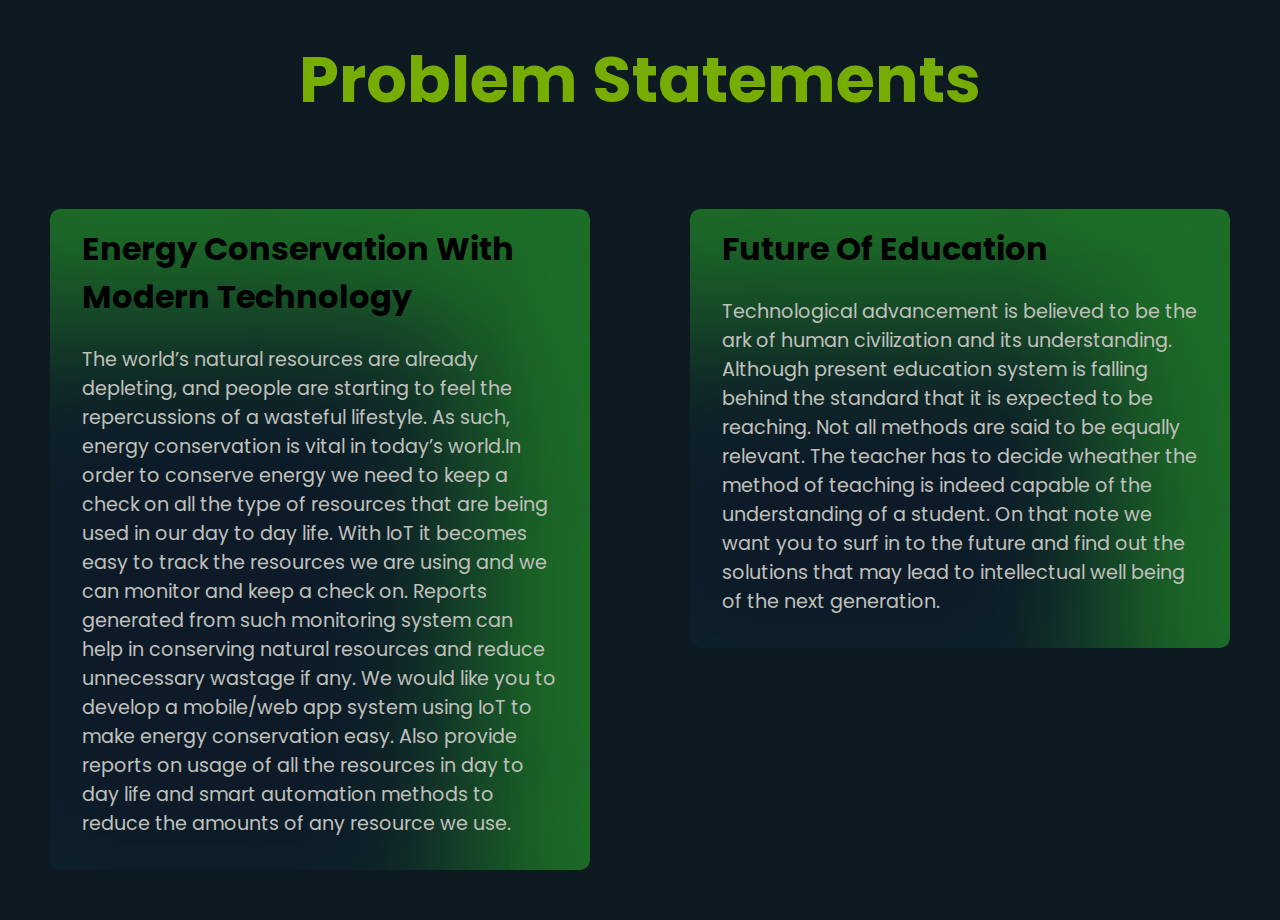
==== problem.html @ 20712c27 "problem statement" ====
<!DOCTYPE html>
<html lang="en">
	<head>
		<meta charset="UTF-8" />
		<meta http-equiv="X-UA-Compatible" content="IE=edge" />
		<meta name="viewport" content="width=device-width, initial-scale=1.0" />
		<link rel="stylesheet" href="/Public/CSS/problem.css" />
		<title>Magnathon</title>
	</head>
	<body>
		<section class="heading"><h1>Problem Statements</h1></section>

		<section class="main">
			<div class="row">
				<div class="card">
					<h3>Energy Conservation With Modern Technology</h3>
					<p>
						The world’s natural resources are already depleting, and people are
						starting to feel the repercussions of a wasteful lifestyle. As such,
						energy conservation is vital in today’s world.In order to conserve
						energy we need to keep a check on all the type of resources that are
						being used in our day to day life. With IoT it becomes easy to track
						the resources we are using and we can monitor and keep a check on.
						Reports generated from such monitoring system can help in conserving
						natural resources and reduce unnecessary wastage if any. We would
						like you to develop a mobile/web app system using IoT to make energy
						conservation easy. Also provide reports on usage of all the
						resources in day to day life and smart automation methods to reduce
						the amounts of any resource we use.
					</p>
				</div>
			</div>
			<div class="row">
				<div class="card">
					<h3>Future Of Education</h3>
					<p>
						Technological advancement is believed to be the ark of human
						civilization and its understanding. Although present education
						system is falling behind the standard that it is expected to be
						reaching. Not all methods are said to be equally relevant. The
						teacher has to decide wheather the method of teaching is indeed
						capable of the understanding of a student. On that note we want you
						to surf in to the future and find out the solutions that may lead to
						intellectual well being of the next generation.
					</p>
				</div>
			</div>
		</section>
	</body>
</html>
---- Public/CSS/problem.css ----
@import url("https://fonts.googleapis.com/css2?family=Poppins:ital,wght@0,100;0,200;0,300;0,400;0,500;0,600;0,700;0,800;0,900;1,100;1,200;1,300;1,400;1,500;1,600;1,700;1,800;1,900&display=swap");
html {
	scroll-behavior: smooth;
}
* {
	margin: 0;
	padding: 0;
	box-sizing: border-box;
	font-family: "Poppins", sans-serif;
}
body {
	background-color: #0d1a21;
}
.main {
	display: flex;
	flex-direction: row;
}
.row {
	padding: 50px;
	width: 50%;
}
.card {
	background-color: #0d1b29;
	box-shadow: inset -114px 108px 148px 2px rgba(53, 230, 37, 0.432);
	border-radius: 10px;
}
.card h3 {
	font-size: 2rem;
	padding-top: 1rem;
	padding-left: 2rem;
	padding-bottom: 0.5rem;
	padding-right: 2rem;
}
.card p {
	padding-top: 1rem;
	padding-left: 2rem;
	padding-bottom: 2rem;
	padding-right: 2rem;
	color: #c0c1bc;
	font-size: 1.2rem;
}
.heading {
	display: flex;
	justify-content: center;
	padding: 2rem;
	font-size: 2rem;
	color: #77ac02;
}
@media (max-width: 769px) {
	.main {
		flex-direction: column;
	}
	.row {
		width: 100%;
	}
}
@media (min-width: 319px) and (max-width: 426px) {
	.card h3 {
		font-size: 1rem;
		padding-top: 0.5rem;
		padding-left: 1rem;
		padding-bottom: 0.1rem;
		padding-right: 1rem;
	}
	.row {
		padding: 10px;
	}
	.card p {
        font-size: .8rem;
        padding-top: .2rem;
	padding-left: 1rem;
	padding-bottom: 1rem;
	padding-right: 1rem;
	}
    .heading{
        font-size: 1rem;
    }
}
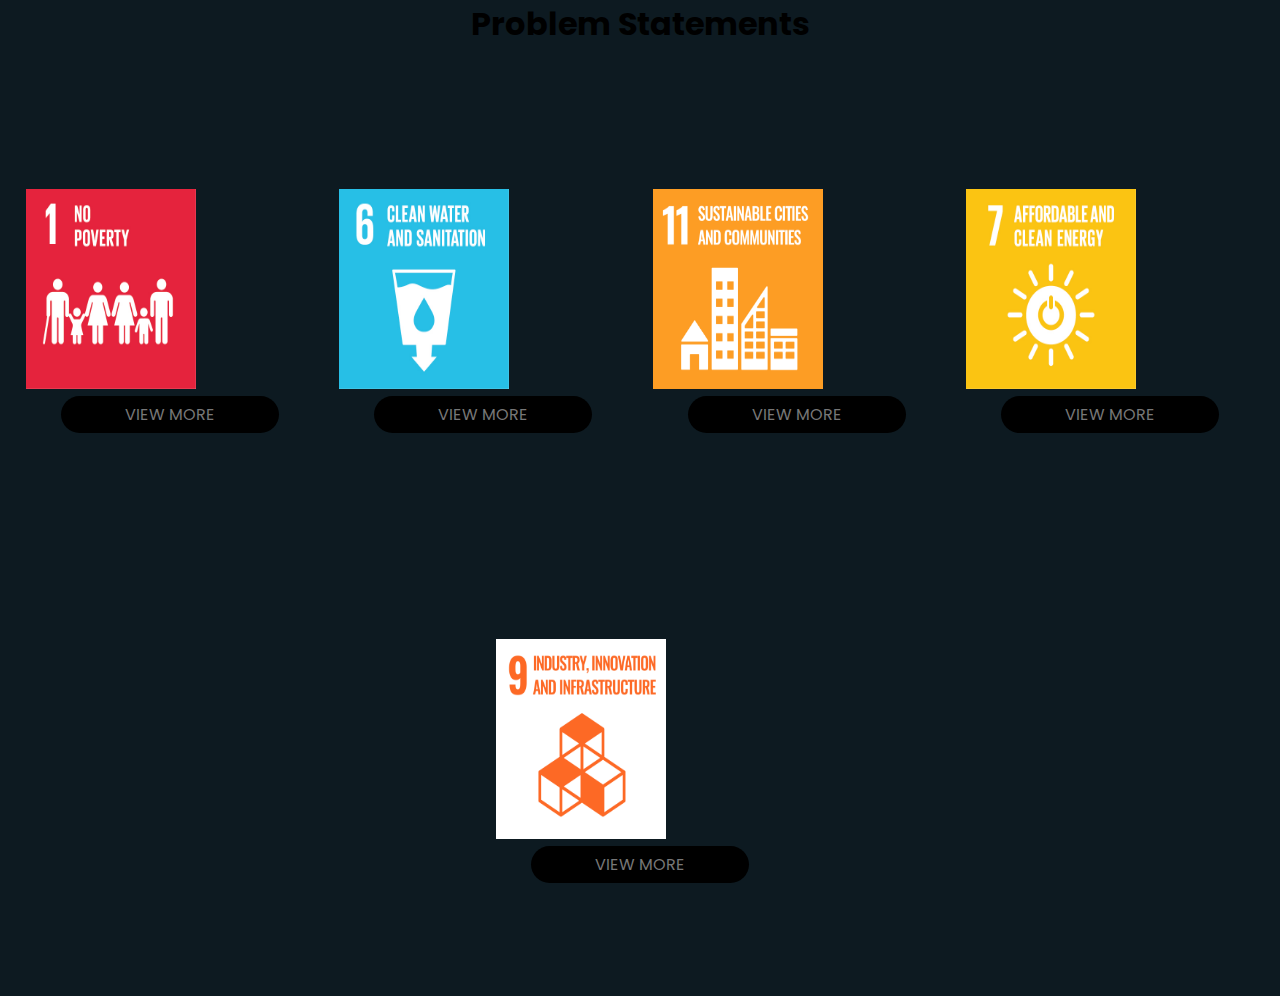
==== commit 1013ac38: "added problem statements" ====
--- a/problem.html
+++ b/problem.html
@@ -1,50 +1,210 @@
 <!DOCTYPE html>
 <html lang="en">
+
 	<head>
 		<meta charset="UTF-8" />
 		<meta http-equiv="X-UA-Compatible" content="IE=edge" />
 		<meta name="viewport" content="width=device-width, initial-scale=1.0" />
 		<link rel="stylesheet" href="/Public/CSS/problem.css" />
+		<!-- CSS only -->
+		<link href="https://cdn.jsdelivr.net/npm/bootstrap@5.2.2/dist/css/bootstrap.min.css" rel="stylesheet"
+			integrity="sha384-Zenh87qX5JnK2Jl0vWa8Ck2rdkQ2Bzep5IDxbcnCeuOxjzrPF/et3URy9Bv1WTRi"
+			crossorigin="anonymous" />
+		<!-- JavaScript Bundle with Popper -->
+		<script src="https://cdn.jsdelivr.net/npm/bootstrap@5.2.2/dist/js/bootstrap.bundle.min.js"
+			integrity="sha384-OERcA2EqjJCMA+/3y+gxIOqMEjwtxJY7qPCqsdltbNJuaOe923+mo//f6V8Qbsw3"
+			crossorigin="anonymous"></script>
 		<title>Magnathon</title>
 	</head>
+
 	<body>
-		<section class="heading"><h1>Problem Statements</h1></section>
-
-		<section class="main">
-			<div class="row">
-				<div class="card">
-					<h3>Energy Conservation With Modern Technology</h3>
-					<p>
-						The world’s natural resources are already depleting, and people are
-						starting to feel the repercussions of a wasteful lifestyle. As such,
-						energy conservation is vital in today’s world.In order to conserve
-						energy we need to keep a check on all the type of resources that are
-						being used in our day to day life. With IoT it becomes easy to track
-						the resources we are using and we can monitor and keep a check on.
-						Reports generated from such monitoring system can help in conserving
-						natural resources and reduce unnecessary wastage if any. We would
-						like you to develop a mobile/web app system using IoT to make energy
-						conservation easy. Also provide reports on usage of all the
-						resources in day to day life and smart automation methods to reduce
-						the amounts of any resource we use.
-					</p>
-				</div>
-			</div>
-			<div class="row">
-				<div class="card">
-					<h3>Future Of Education</h3>
-					<p>
-						Technological advancement is believed to be the ark of human
-						civilization and its understanding. Although present education
-						system is falling behind the standard that it is expected to be
-						reaching. Not all methods are said to be equally relevant. The
-						teacher has to decide wheather the method of teaching is indeed
-						capable of the understanding of a student. On that note we want you
-						to surf in to the future and find out the solutions that may lead to
-						intellectual well being of the next generation.
-					</p>
-				</div>
-			</div>
+		<section class="heading">
+			<h1>Problem Statements</h1>
 		</section>
+		<section class="cards">
+			<div class="container">
+				<div class="card" style="width: 18rem">
+					<img class="card-img-top" src="./Public/Images/poverty.jfif" alt="Card image cap" />
+					<div class="card-body">
+						<p class="card-text">
+						<div class="button">
+							<a href="#popup1" class="btn btn-white">view more</a>
+						</div>
+						</p>
+					</div>
+				</div>
+				<div class="card" style="width: 18rem">
+					<img class="card-img-top" src="./Public/Images/water.jfif" alt="Card image cap" />
+					<div class="card-body">
+						<p class="card-text">
+						<div class="button">
+							<a href="#popup3" class="btn btn-white">view more</a>
+						</div>
+						</p>
+					</div>
+				</div>
+				<div class="card" style="width: 18rem">
+					<img class="card-img-top" src="./Public/Images/sustainable.png" alt="Card image cap" />
+					<div class="card-body">
+						<p class="card-text">
+						<div class="button">
+							<a href="#popup4" class="btn btn-white">view more</a>
+						</div>
+						</p>
+					</div>
+				</div>
+				<div class="card" style="width: 18rem">
+					<img class="card-img-top" src="./Public/Images/affordable.jfif" alt="Card image cap" />
+					<div class="card-body">
+						<p class="card-text">
+						<div class="button">
+							<a href="#popup" class="btn btn-white">view more</a>
+						</div>
+						</p>
+					</div>
+				</div>
+				
+				
+				<div class="card" style="width: 18rem">
+					<img class="card-img-top" src="./Public/Images/industry.png" alt="Card image cap" />
+					<div class="card-body">
+						<p class="card-text">
+						<div class="button">
+							<a href="#popup2" class="btn btn-white">view more</a>
+						</div>
+						</p>
+					</div>
+				</div>
+				
+				
+			</div>
+		</section>
+		<div class="popup" id="popup">
+			<div class="popup-content">
+				<div><a href="#" class="popup__close">&times;</a></div>
+				<div>
+					<p class="popup__text">
+						Affordable and clean energy To ensure access to affordable,
+						reliable, and sustainable energy for all. Our everyday lives depend
+						on reliable and affordable energy services to function smoothly and
+						to develop equitably. A well-established energy system supports all
+						sectors: from businesses, medicine, and education to agriculture,
+						infrastructure, communications, and high technology. Conversely, the
+						lack of access to energy supplies and transformation systems is a
+						constraint to human and economic development. Target<br />
+						1) Ensure access to affordable, reliable, and modern energy
+						services.<br />
+						2)Increase substantially that is the share of renewable energy in
+						the total energy mix.<br />
+						3) Improve energy efficiency.<br />
+						4) Expand infrastructure and upgrade technology for supplying modern
+						and sustainable energy services.
+					</p>
+				</div>
+			</div>
+		</div>
+		<div class="popup" id="popup1">
+			<div class="popup-content">
+				<div><a href="#" class="popup__close">&times;</a></div>
+				<div>
+					<p class="popup__text">
+						No poverty & zero hunger Hunger and poverty was a series issue faced
+						by the people around the world. Almost 53% of the world's population
+						is in this category. The basic need of a living being is to get
+						nutritious food and water. Human are the smartest living being among
+						the world, but still they can't find their own food.. Targets<br />
+						1) A solution to eradicate unemployment<br />2)A technology to
+						reduce the scarcity of food <br />3) A system to distribute
+						nutritional food .
+					</p>
+				</div>
+			</div>
+		</div>
+		<div class="popup" id="popup1">
+			<div class="popup-content">
+				<div><a href="#" class="popup__close">&times;</a></div>
+				<div>
+					<p class="popup__text">
+						Hunger and poverty was a series issue faced
+						by the people around the world. Almost 53% of the world's population
+						is in this category. The basic need of a living being is to get
+						nutritious food and water. Human are the smartest living being among
+						the world, but still they can't find their own food.. Targets<br />
+						1) A solution to eradicate unemployment<br />2)A technology to
+						reduce the scarcity of food <br />3) A system to distribute
+						nutritional food .
+					</p>
+				</div>
+			</div>
+		</div>
+		<div class="popup" id="popup2">
+			<div class="popup-content">
+				<div><a href="#" class="popup__close">&times;</a></div>
+				<div>
+					<p class="popup__text">
+						Industry innovation and infrastructure Industrialization drives
+						economic growth, creates job opportunities, and thereby reduces
+						income poverty. Innovation advances the technological capabilities
+						of industrial sectors and prompts the development of new skills. An
+						important component of physical infrastructure is air shipping and
+						air travel.<br />
+						Target<br />
+						1. Should ensure its quality<br />
+						2. Must be reliable<br />
+						3. Should be of Sustainable and resilient infrastructure<br />
+						4. Can include regional and transborder infrastructure<br />
+						5. Should support economic development and human well-being,<br />
+						6 . Must focus on affordable and equitable access for all.
+					</p>
+				</div>
+			</div>
+		</div>
+		<div class="popup" id="popup3">
+			<div class="popup-content">
+				<div><a href="#" class="popup__close">&times;</a></div>
+				<div>
+					<p class="popup__text">
+						Clean water and sanitation are fundamental human rights. Without them, several people die each
+						year, and the economies of entire nations are at risk. The global economy suffers billions of
+						losses yearly due to a lack of basic water and sanitation. No one flourishes without access to
+						these essential needs, yet billions of people worldwide live without them.<br>
+
+						Targets<br>
+						•Safe and affordable drinking water for all.<br>
+
+						•Improve water quality, wastewater treatment, and safe reuse.<br>
+
+						•Increase water-use efficiency and ensure freshwater supplies.<br>
+
+						•Implement integrated water resources management.<br>
+
+						•Protect and restore water-related ecosystems
+<br>
+						•Expand water and sanitation support in remote areas.
+					</p>
+				</div>
+			</div>
+		</div>
+		<div class="popup" id="popup4">
+			<div class="popup-content">
+				<div><a href="#" class="popup__close">&times;</a></div>
+				<div>
+					<p class="popup__text">
+						The world’s population is constantly increasing. To accommodate
+						everyone, we need to build modern & sustainable cities. For all of
+						us to survive and prosper, we need new, intelligent urban planning
+						that creates safe, affordable, and resilient cities with green and
+						culturally inspiring living conditions.<br />
+						Target<br />
+						1) Safe, affordable and sustainable transport and housing system<br />
+						2) Reduce the adverse effects of natural disasters and provide
+						access to safe and inclusive green and public spaces<br />
+						3) Protect the world's cultural and natural heritage<br />
+						4) Strong National and Regional Development planning
+					</p>
+				</div>
+			</div>
+		</div>
 	</body>
+
 </html>
--- a/Public/CSS/problem.css
+++ b/Public/CSS/problem.css
@@ -11,68 +11,196 @@
 body {
 	background-color: #0d1a21;
 }
-.main {
-	display: flex;
-	flex-direction: row;
-}
-.row {
-	padding: 50px;
-	width: 50%;
-}
-.card {
-	background-color: #0d1b29;
-	box-shadow: inset -114px 108px 148px 2px rgba(53, 230, 37, 0.432);
-	border-radius: 10px;
-}
-.card h3 {
-	font-size: 2rem;
-	padding-top: 1rem;
-	padding-left: 2rem;
-	padding-bottom: 0.5rem;
-	padding-right: 2rem;
-}
-.card p {
-	padding-top: 1rem;
-	padding-left: 2rem;
-	padding-bottom: 2rem;
-	padding-right: 2rem;
-	color: #c0c1bc;
-	font-size: 1.2rem;
+.card{
+	background-color: #0d1a21;
 }
 .heading {
+	text-align: center;
+}
+.container {
+	display: flex;
+	justify-content: space-evenly;
+	margin-top: 3rem;
+	align-items: center;
+	height: 100vh;
+	flex-wrap: wrap;
+}
+.data {
+	border-radius: 3px;
+	background-color: #bbc441bf;
+	display: flex;
+	flex-direction: column;
+	margin-left: 52px;
+	margin-right: 52px;
+	margin-bottom: 20px;
+}
+img {
+	background-size: cover;
+	height: 200px;
+	width: 170px;
+}
+.image {
 	display: flex;
 	justify-content: center;
-	padding: 2rem;
-	font-size: 2rem;
-	color: #77ac02;
-}
-@media (max-width: 769px) {
-	.main {
+	align-items: center;
+}
+
+
+.button {
+	display: flex;
+	justify-content: center;
+	margin-bottom: 10px;
+}
+.btn,
+.btn:link,
+.btn:visited {
+	text-transform: uppercase;
+	display: inline-block;
+	text-decoration: none;
+	padding: 0.4rem 4rem;
+	border-radius: 10rem;
+	transition: all 0.2s;
+	position: relative;
+	border: none;
+	cursor: pointer;
+}
+.btn-white {
+	background-color: black;
+	color: #777;
+	font-weight: 400;
+}
+.btn-white::after {
+	background-color: #fff;
+}
+.btn:hover::after {
+	transform: scaleX(1.4) scaleY(1.6);
+	opacity: 0;
+}
+
+.btn:hover {
+	transform: translateY(-0.3rem);
+	box-shadow: 0 1rem 2rem rgba(0, 0, 0, 0.2);
+}
+
+.btn:active {
+	transform: translateY(-0.1rem);
+	box-shadow: 0 0.5rem 1rem rgba(0, 0, 0, 0.2);
+}
+
+.btn::after {
+	height: 100%;
+	width: 100%;
+	content: "";
+	z-index: -1;
+	display: inline-block;
+	position: absolute;
+	top: 0;
+	left: 0;
+	border-radius: 10rem;
+	transition: all 0.4s;
+}
+.popup {
+	height: 100%;
+	width: 100%;
+	position: fixed;
+	top: 0px;
+	left: 0;
+	background-color: rgba(0, 0, 0, 0.8);
+	z-index: 999;
+	opacity: 0;
+	visibility: hidden;
+}
+.popup:target {
+	opacity: 1;
+	visibility: visible;
+	transition: all 0.3s;
+}
+.popup__close:link,
+.popup__close:visited {
+	color: #777;
+	position: absolute;
+	top: 2.5rem;
+	right: 2.5rem;
+	font-size: 3rem;
+	text-decoration: none;
+	display: inline-block;
+	transition: all 0.2s;
+}
+.popup__close:hover {
+	color: #55c57a;
+}
+.popup-content {
+	position: absolute;
+	top: 50%;
+	left: 50%;
+	transform: translate(-50%, -50%);
+	width: 75%;
+	height: 33rem;
+	background-color: #fff;
+	box-shadow: 0 2rem 4rem rgba(0, 0, 0, 0.2);
+	border-radius: 3px;
+	display: flex;
+	justify-content: center;
+	padding: 49px;
+}
+.popup__text {
+	font-size: 1.4rem;
+	margin-bottom: 4rem;
+	-ms-hyphens: auto;
+	-webkit-hyphens: auto;
+	-moz-hyphens: auto;
+	hyphens: auto;
+}
+.popup__close:hover {
+	color: #55c57a;
+}
+@media (min-width: 78px) and (max-width: 1256px) {
+	.popup__text {
+		font-size: 1rem;
+	}
+}
+@media (min-width: 493px) and (max-width: 768px) {
+	.popup__text {
+		font-size: 0.8rem;
+	}
+}
+@media (min-width: 320px) and (max-width: 493px) {
+	.popup__text {
+		font-size: 0.6rem;
+	}
+	.popup-content {
+		padding: 20px;
+
+		display: flex;
 		flex-direction: column;
 	}
-	.row {
-		width: 100%;
-	}
-}
-@media (min-width: 319px) and (max-width: 426px) {
-	.card h3 {
-		font-size: 1rem;
-		padding-top: 0.5rem;
-		padding-left: 1rem;
-		padding-bottom: 0.1rem;
-		padding-right: 1rem;
-	}
-	.row {
-		padding: 10px;
-	}
-	.card p {
-        font-size: .8rem;
-        padding-top: .2rem;
-	padding-left: 1rem;
-	padding-bottom: 1rem;
-	padding-right: 1rem;
-	}
-    .heading{
-        font-size: 1rem;
-    }
-}
+	.popup__close:visited {
+		top: 0.5rem;
+		right: 1.5rem;
+	}
+}
+@media (min-width: 320px) and (max-width: 376px) {
+
+	.btn,
+	.btn:link,
+	.btn:visited {
+		padding: 0.5rem 0.2rem;
+	}
+	.btn-white {
+		font-size: 10px;
+	}
+}
+@media (min-width: 376px) and (max-width: 426px) {
+
+	.btn,
+	.btn:link,
+	.btn:visited {
+		padding: 0.5rem 0.2rem;
+	}
+	.btn-white {
+		font-size: 10px;
+	}
+}
+.card{
+	margin-bottom: 10px;
+}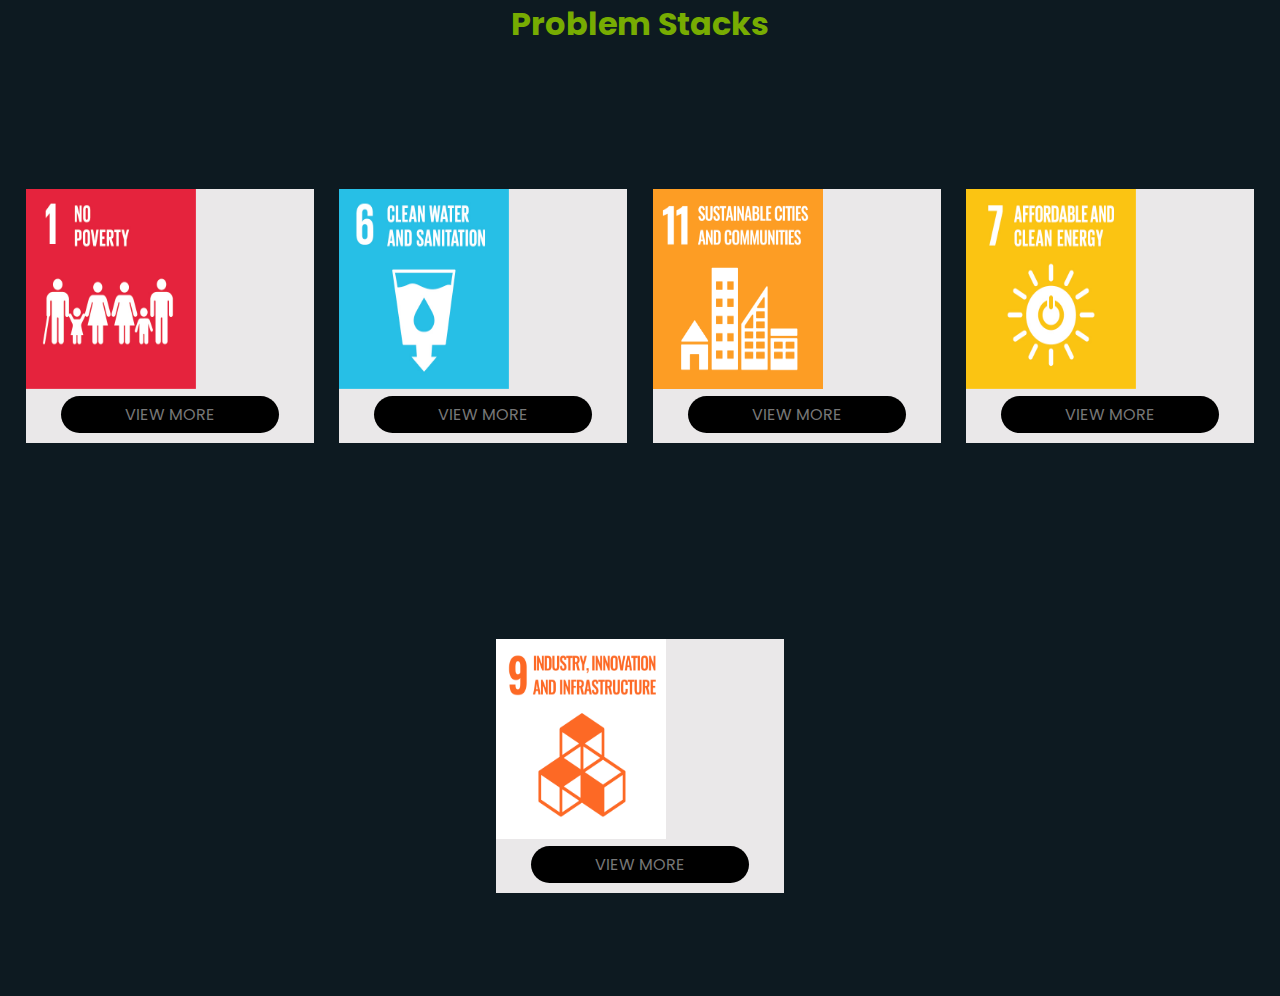
==== commit d7a536fa: "removed registration heading" ====
--- a/problem.html
+++ b/problem.html
@@ -19,7 +19,7 @@
 
 	<body>
 		<section class="heading">
-			<h1>Problem Statements</h1>
+			<h1 class="h1">Problem Stacks</h1>
 		</section>
 		<section class="cards">
 			<div class="container">
--- a/Public/CSS/problem.css
+++ b/Public/CSS/problem.css
@@ -9,10 +9,10 @@
 	font-family: "Poppins", sans-serif;
 }
 body {
-	background-color: #0d1a21;
+	background-color: #0d1a21 !important;
 }
 .card{
-	background-color: #0d1a21;
+	background-color:  #eae8e9 !important;
 }
 .heading {
 	text-align: center;
@@ -24,15 +24,6 @@
 	align-items: center;
 	height: 100vh;
 	flex-wrap: wrap;
-}
-.data {
-	border-radius: 3px;
-	background-color: #bbc441bf;
-	display: flex;
-	flex-direction: column;
-	margin-left: 52px;
-	margin-right: 52px;
-	margin-bottom: 20px;
 }
 img {
 	background-size: cover;
@@ -203,4 +194,7 @@
 }
 .card{
 	margin-bottom: 10px;
+}
+.h1{
+	color:#77ac02;
 }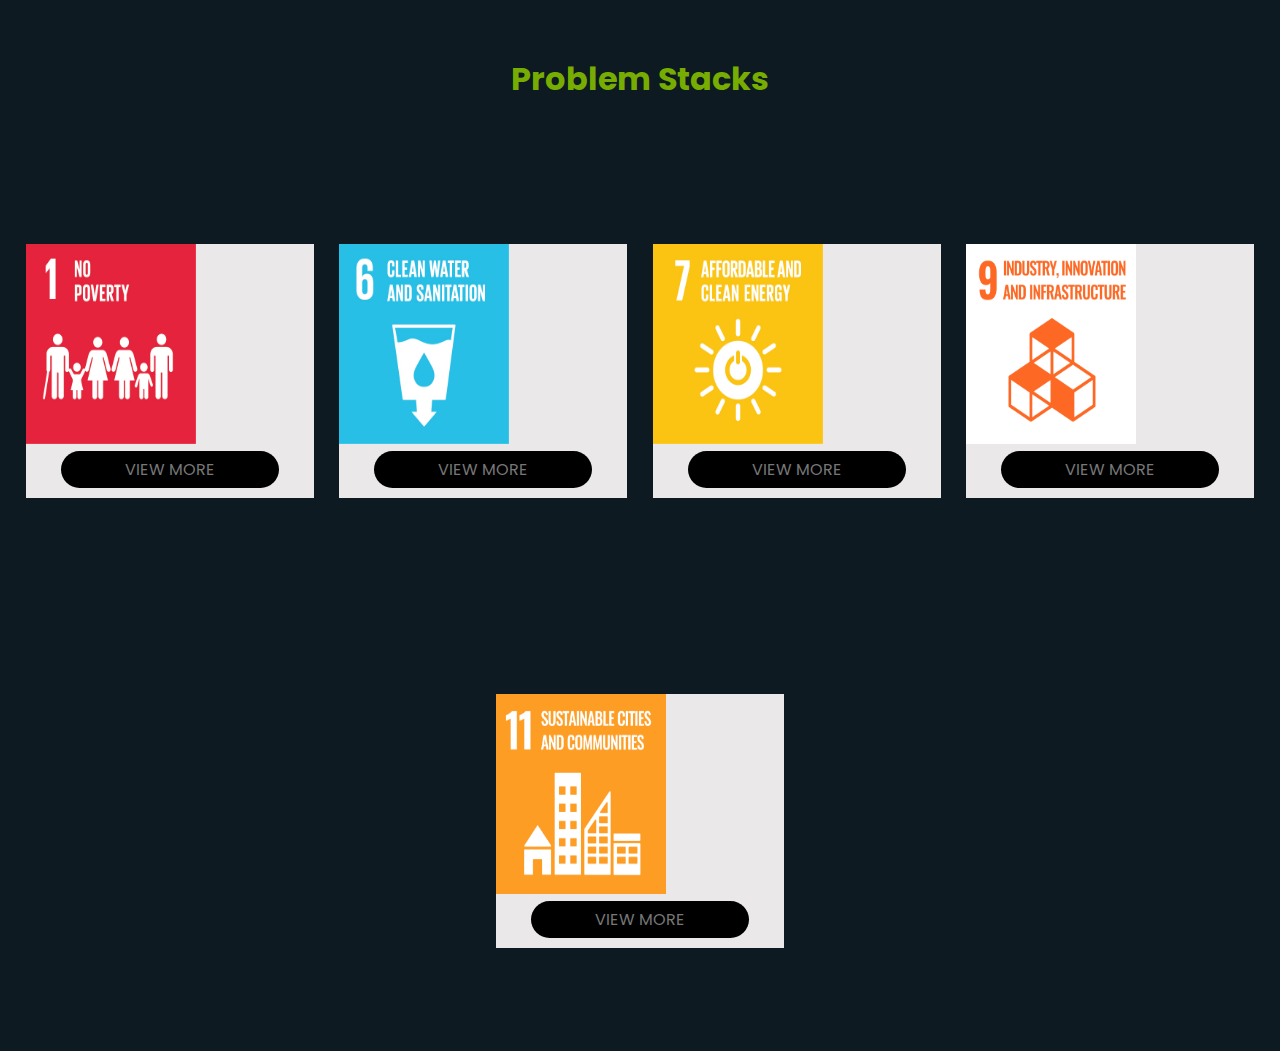
==== commit 19cbf8f4: "typo" ====
--- a/problem.html
+++ b/problem.html
@@ -6,6 +6,7 @@
 		<meta http-equiv="X-UA-Compatible" content="IE=edge" />
 		<meta name="viewport" content="width=device-width, initial-scale=1.0" />
 		<link rel="stylesheet" href="/Public/CSS/problem.css" />
+		<link rel="icon" href="./Public/Images/Favicon.png" sizes="16x16" type="image/png" />
 		<!-- CSS only -->
 		<link href="https://cdn.jsdelivr.net/npm/bootstrap@5.2.2/dist/css/bootstrap.min.css" rel="stylesheet"
 			integrity="sha384-Zenh87qX5JnK2Jl0vWa8Ck2rdkQ2Bzep5IDxbcnCeuOxjzrPF/et3URy9Bv1WTRi"
@@ -43,6 +44,30 @@
 						</p>
 					</div>
 				</div>
+
+				<div class="card" style="width: 18rem">
+					<img class="card-img-top" src="./Public/Images/affordable.jfif" alt="Card image cap" />
+					<div class="card-body">
+						<p class="card-text">
+						<div class="button">
+							<a href="#popup" class="btn btn-white">view more</a>
+						</div>
+						</p>
+					</div>
+				</div>
+
+
+				<div class="card" style="width: 18rem">
+					<img class="card-img-top" src="./Public/Images/industry.png" alt="Card image cap" />
+					<div class="card-body">
+						<p class="card-text">
+						<div class="button">
+							<a href="#popup2" class="btn btn-white">view more</a>
+						</div>
+						</p>
+					</div>
+				</div>
+
 				<div class="card" style="width: 18rem">
 					<img class="card-img-top" src="./Public/Images/sustainable.png" alt="Card image cap" />
 					<div class="card-body">
@@ -53,30 +78,8 @@
 						</p>
 					</div>
 				</div>
-				<div class="card" style="width: 18rem">
-					<img class="card-img-top" src="./Public/Images/affordable.jfif" alt="Card image cap" />
-					<div class="card-body">
-						<p class="card-text">
-						<div class="button">
-							<a href="#popup" class="btn btn-white">view more</a>
-						</div>
-						</p>
-					</div>
-				</div>
-				
-				
-				<div class="card" style="width: 18rem">
-					<img class="card-img-top" src="./Public/Images/industry.png" alt="Card image cap" />
-					<div class="card-body">
-						<p class="card-text">
-						<div class="button">
-							<a href="#popup2" class="btn btn-white">view more</a>
-						</div>
-						</p>
-					</div>
-				</div>
-				
-				
+
+
 			</div>
 		</section>
 		<div class="popup" id="popup">
@@ -84,21 +87,19 @@
 				<div><a href="#" class="popup__close">&times;</a></div>
 				<div>
 					<p class="popup__text">
-						Affordable and clean energy To ensure access to affordable,
-						reliable, and sustainable energy for all. Our everyday lives depend
-						on reliable and affordable energy services to function smoothly and
-						to develop equitably. A well-established energy system supports all
-						sectors: from businesses, medicine, and education to agriculture,
-						infrastructure, communications, and high technology. Conversely, the
-						lack of access to energy supplies and transformation systems is a
-						constraint to human and economic development. Target<br />
-						1) Ensure access to affordable, reliable, and modern energy
-						services.<br />
-						2)Increase substantially that is the share of renewable energy in
-						the total energy mix.<br />
-						3) Improve energy efficiency.<br />
-						4) Expand infrastructure and upgrade technology for supplying modern
-						and sustainable energy services.
+						To ensure access to affordable, reliable, sustainable and modern energy for all. Our everyday
+						lives depend
+						on reliable and affordable energy to work smoothly and to develop equitably. A well-established
+						energy system supports all sectors like businesses, medicine, education to agriculture,
+						infrastructure, communications and high-technology. Conversely, the lack of access to energy
+						supplies and transformation systems is a constraint to human and economic development.<br><br>
+
+						Target<br>
+						• Ensure access to affordable, reliable, and modern energy services.<br>
+						• Increase substantially that is the share of renewable energy in the total energy mix.<br>
+						• Improve energy efficiency.<br>
+						• Expand infrastructure and upgrade technology for supplying modern and sustainable energy
+						services.
 					</p>
 				</div>
 			</div>
@@ -108,19 +109,18 @@
 				<div><a href="#" class="popup__close">&times;</a></div>
 				<div>
 					<p class="popup__text">
-						No poverty & zero hunger Hunger and poverty was a series issue faced
-						by the people around the world. Almost 53% of the world's population
-						is in this category. The basic need of a living being is to get
-						nutritious food and water. Human are the smartest living being among
-						the world, but still they can't find their own food.. Targets<br />
-						1) A solution to eradicate unemployment<br />2)A technology to
-						reduce the scarcity of food <br />3) A system to distribute
-						nutritional food .
-					</p>
-				</div>
-			</div>
-		</div>
-		<div class="popup" id="popup1">
+						Hunger and poverty was a series issue faced by the people around the world. Almost 53% of the
+						world's population is in this category. The basic need of a living being is to get nutritious
+						food and water. Human are the smartest living being among the world, but still they can't find
+						their own food...<br><br>
+						• A solution to eradicate unemployment<br>
+						• A technology to reduce the scarcity of food<br>
+						• A system to distribute nutritional food .<br>
+					</p>
+				</div>
+			</div>
+		</div>
+		<div class="popup" id="popu">
 			<div class="popup-content">
 				<div><a href="#" class="popup__close">&times;</a></div>
 				<div>
@@ -142,19 +142,15 @@
 				<div><a href="#" class="popup__close">&times;</a></div>
 				<div>
 					<p class="popup__text">
-						Industry innovation and infrastructure Industrialization drives
-						economic growth, creates job opportunities, and thereby reduces
-						income poverty. Innovation advances the technological capabilities
-						of industrial sectors and prompts the development of new skills. An
-						important component of physical infrastructure is air shipping and
-						air travel.<br />
-						Target<br />
-						1. Should ensure its quality<br />
-						2. Must be reliable<br />
-						3. Should be of Sustainable and resilient infrastructure<br />
-						4. Can include regional and transborder infrastructure<br />
-						5. Should support economic development and human well-being,<br />
-						6 . Must focus on affordable and equitable access for all.
+						Industrialization drives economic growth, creates job opportunities and thereby reduces income
+						poverty. Innovation advances the technological capabilities of industrial sectors and prompts
+						the development of new skills. An important component of physical infrastructure is air shipping
+						and air travel.<br><br>
+
+						Target<br>
+						• Develop sustainable, resilient and inclusive infrastructure.<br>
+						• Universal access to information and communication technology.<br>
+						• Ideas to upgrade industries and infrastructures for sustainability.<br>
 					</p>
 				</div>
 			</div>
@@ -167,20 +163,15 @@
 						Clean water and sanitation are fundamental human rights. Without them, several people die each
 						year, and the economies of entire nations are at risk. The global economy suffers billions of
 						losses yearly due to a lack of basic water and sanitation. No one flourishes without access to
-						these essential needs, yet billions of people worldwide live without them.<br>
-
-						Targets<br>
+						these essential needs, yet billions of people worldwide live without them.<br><br>
+
+						Targets<br><br>
 						•Safe and affordable drinking water for all.<br>
-
 						•Improve water quality, wastewater treatment, and safe reuse.<br>
-
 						•Increase water-use efficiency and ensure freshwater supplies.<br>
-
 						•Implement integrated water resources management.<br>
-
-						•Protect and restore water-related ecosystems
-<br>
-						•Expand water and sanitation support in remote areas.
+						•Protect and restore water-related ecosystems<br>
+						•Expand water and sanitation support in remote areas.<br>
 					</p>
 				</div>
 			</div>
@@ -190,17 +181,18 @@
 				<div><a href="#" class="popup__close">&times;</a></div>
 				<div>
 					<p class="popup__text">
-						The world’s population is constantly increasing. To accommodate
-						everyone, we need to build modern & sustainable cities. For all of
-						us to survive and prosper, we need new, intelligent urban planning
-						that creates safe, affordable, and resilient cities with green and
-						culturally inspiring living conditions.<br />
-						Target<br />
-						1) Safe, affordable and sustainable transport and housing system<br />
-						2) Reduce the adverse effects of natural disasters and provide
-						access to safe and inclusive green and public spaces<br />
-						3) Protect the world's cultural and natural heritage<br />
-						4) Strong National and Regional Development planning
+
+						The world’s population is constantly increasing. To accommodate everyone, we need to build
+						modern & sustainable cities. For all of us to survive and prosper, we need new, intelligent
+						urban planning that creates safe, affordable, and resilient cities with green and culturally
+						inspiring living conditions.<br><br>
+
+						Target<br><br>
+						•Safe, affordable and sustainable transport and housing system<br>
+						• Reduce the adverse effects of natural disasters and provide access to safe and inclusive green
+						and public spaces<br>
+						• Protect the world's cultural and natural heritage<br>
+						• Strong National and Regional Development Planning
 					</p>
 				</div>
 			</div>
--- a/Public/CSS/problem.css
+++ b/Public/CSS/problem.css
@@ -11,8 +11,9 @@
 body {
 	background-color: #0d1a21 !important;
 }
-.card{
-	background-color:  #eae8e9 !important;
+.card {
+	background-color: #eae8e9 !important;
+	margin-bottom: 10px;
 }
 .heading {
 	text-align: center;
@@ -35,7 +36,6 @@
 	justify-content: center;
 	align-items: center;
 }
-
 
 .button {
 	display: flex;
@@ -120,6 +120,7 @@
 .popup__close:hover {
 	color: #55c57a;
 }
+
 .popup-content {
 	position: absolute;
 	top: 50%;
@@ -133,6 +134,7 @@
 	display: flex;
 	justify-content: center;
 	padding: 49px;
+	flex-direction: column;
 }
 .popup__text {
 	font-size: 1.4rem;
@@ -145,56 +147,116 @@
 .popup__close:hover {
 	color: #55c57a;
 }
-@media (min-width: 78px) and (max-width: 1256px) {
+
+
+	@media (min-width: 320px) and (max-width: 376px) {
+		.btn,
+		.btn:link,
+		.btn:visited {
+			padding: 0.5rem 0.2rem;
+		}
+		.btn-white {
+			font-size: 10px;
+		}
+		.popup__text {
+			font-size: 0.65rem;
+			margin-bottom: 1rem;
+		}
+		.popup__close:link,
+		.popup__close:visited {
+			top: 1rem;
+			right: 1.5rem;
+			font-size: 2rem;
+		}
+		.popup-content{
+			padding: 17px;
+		}
+	}
+	@media (min-width: 376px) and (max-width: 500px) {
+		.btn,
+		.btn:link,
+		.btn:visited {
+			padding: 0.5rem 0.2rem;
+		}
+		.btn-white {
+			font-size: 10px;
+		}
+		.popup__close:link,
+		.popup__close:visited {
+			top: 1rem;
+			right: 1.5rem;
+			font-size: 2rem;
+		}
+		.popup__text {
+			margin-bottom: 1rem;
+			font-size: .7rem;
+		}
+		.popup-content{
+			padding: 18px;
+		}
+	}
+	@media (min-width: 500px) and (max-width: 590px) {
+		.popup__text {
+			margin-bottom: .9rem;
+			font-size: .8rem;
+		}
+		.popup-content{
+			padding: 15px;
+		}
+		.popup__close:link,
+		.popup__close:visited {
+			top: 1rem;
+			right: 1.5rem;
+			font-size: 2rem;
+		}
+	}
+	@media (min-width: 590px) and (max-width: 768px) {
+.popup__close:link,
+		.popup__close:visited {
+			top: .6rem;
+			right: .9rem;
+			font-size: 2rem;
+		}
+		.popup__text {
+			margin-bottom: 1rem;
+			font-size: .9rem;
+		}
+		.popup-content{
+			padding: 18px;
+		}
+	}
+	@media (min-width: 768px) and (max-width: 1024px) {
+	.popup__text {
+		font-size: .9rem;
+	}
+
+	.popup-content {
+		margin-bottom: 10px;
+	}
+	.popup__close:link,
+		.popup__close:visited {
+			top: 1rem;
+			right: 1.5rem;
+			font-size: 2rem;
+		}
+}
+@media (min-width: 1024px) and (max-width: 1800px){
+
 	.popup__text {
 		font-size: 1rem;
 	}
-}
-@media (min-width: 493px) and (max-width: 768px) {
-	.popup__text {
-		font-size: 0.8rem;
-	}
-}
-@media (min-width: 320px) and (max-width: 493px) {
-	.popup__text {
-		font-size: 0.6rem;
-	}
+
 	.popup-content {
-		padding: 20px;
-
-		display: flex;
-		flex-direction: column;
-	}
-	.popup__close:visited {
-		top: 0.5rem;
-		right: 1.5rem;
-	}
-}
-@media (min-width: 320px) and (max-width: 376px) {
-
-	.btn,
-	.btn:link,
-	.btn:visited {
-		padding: 0.5rem 0.2rem;
-	}
-	.btn-white {
-		font-size: 10px;
-	}
-}
-@media (min-width: 376px) and (max-width: 426px) {
-
-	.btn,
-	.btn:link,
-	.btn:visited {
-		padding: 0.5rem 0.2rem;
-	}
-	.btn-white {
-		font-size: 10px;
-	}
-}
-.card{
-	margin-bottom: 10px;
+		margin-bottom: 10px;
+	}
+	.popup__close:link,
+		.popup__close:visited {
+			top: 1rem;
+			right: 1.5rem;
+			font-size: 2rem;
+		}
 }
 .h1{
-	color:#77ac02;
-}+	color: #77ac02  !important;
+	margin-top:55px !important;
+}
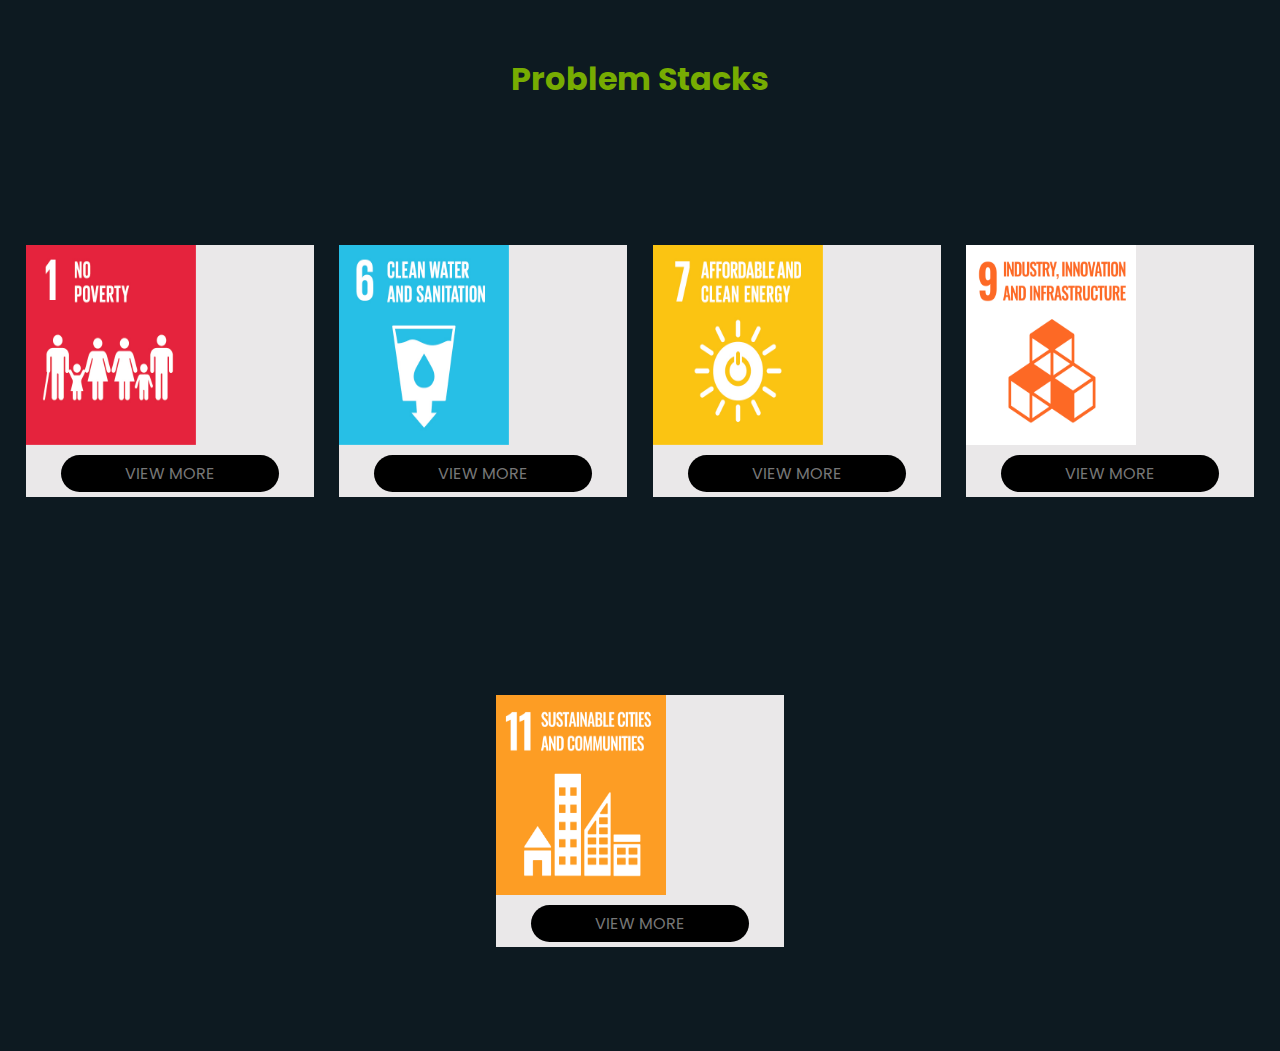
==== commit fbe04922: "changed btn design" ====
--- a/problem.html
+++ b/problem.html
@@ -27,32 +27,32 @@
 				<div class="card" style="width: 18rem">
 					<img class="card-img-top" src="./Public/Images/poverty.jfif" alt="Card image cap" />
 					<div class="card-body">
-						<p class="card-text">
+						
 						<div class="button">
 							<a href="#popup1" class="btn btn-white">view more</a>
 						</div>
-						</p>
+						
 					</div>
 				</div>
 				<div class="card" style="width: 18rem">
 					<img class="card-img-top" src="./Public/Images/water.jfif" alt="Card image cap" />
 					<div class="card-body">
-						<p class="card-text">
+						
 						<div class="button">
 							<a href="#popup3" class="btn btn-white">view more</a>
 						</div>
-						</p>
+						
 					</div>
 				</div>
 
 				<div class="card" style="width: 18rem">
 					<img class="card-img-top" src="./Public/Images/affordable.jfif" alt="Card image cap" />
 					<div class="card-body">
-						<p class="card-text">
+						
 						<div class="button">
 							<a href="#popup" class="btn btn-white">view more</a>
 						</div>
-						</p>
+						
 					</div>
 				</div>
 
@@ -60,22 +60,22 @@
 				<div class="card" style="width: 18rem">
 					<img class="card-img-top" src="./Public/Images/industry.png" alt="Card image cap" />
 					<div class="card-body">
-						<p class="card-text">
+						
 						<div class="button">
 							<a href="#popup2" class="btn btn-white">view more</a>
 						</div>
-						</p>
+						
 					</div>
 				</div>
 
 				<div class="card" style="width: 18rem">
 					<img class="card-img-top" src="./Public/Images/sustainable.png" alt="Card image cap" />
 					<div class="card-body">
-						<p class="card-text">
+						
 						<div class="button">
 							<a href="#popup4" class="btn btn-white">view more</a>
 						</div>
-						</p>
+						
 					</div>
 				</div>
 
--- a/Public/CSS/problem.css
+++ b/Public/CSS/problem.css
@@ -40,7 +40,8 @@
 .button {
 	display: flex;
 	justify-content: center;
-	margin-bottom: 10px;
+	margin-bottom: 5px;
+	margin-top: 3px;
 }
 .btn,
 .btn:link,
@@ -60,36 +61,11 @@
 	color: #777;
 	font-weight: 400;
 }
-.btn-white::after {
-	background-color: #fff;
-}
-.btn:hover::after {
-	transform: scaleX(1.4) scaleY(1.6);
-	opacity: 0;
-}
-
-.btn:hover {
-	transform: translateY(-0.3rem);
-	box-shadow: 0 1rem 2rem rgba(0, 0, 0, 0.2);
-}
-
-.btn:active {
-	transform: translateY(-0.1rem);
-	box-shadow: 0 0.5rem 1rem rgba(0, 0, 0, 0.2);
-}
-
-.btn::after {
-	height: 100%;
-	width: 100%;
-	content: "";
-	z-index: -1;
-	display: inline-block;
-	position: absolute;
-	top: 0;
-	left: 0;
-	border-radius: 10rem;
-	transition: all 0.4s;
-}
+
+
+
+
+
 .popup {
 	height: 100%;
 	width: 100%;
@@ -148,100 +124,98 @@
 	color: #55c57a;
 }
 
-
-	@media (min-width: 320px) and (max-width: 376px) {
-		.btn,
-		.btn:link,
-		.btn:visited {
-			padding: 0.5rem 0.2rem;
-		}
-		.btn-white {
-			font-size: 10px;
-		}
-		.popup__text {
-			font-size: 0.65rem;
-			margin-bottom: 1rem;
-		}
-		.popup__close:link,
-		.popup__close:visited {
-			top: 1rem;
-			right: 1.5rem;
-			font-size: 2rem;
-		}
-		.popup-content{
-			padding: 17px;
-		}
-	}
-	@media (min-width: 376px) and (max-width: 500px) {
-		.btn,
-		.btn:link,
-		.btn:visited {
-			padding: 0.5rem 0.2rem;
-		}
-		.btn-white {
-			font-size: 10px;
-		}
-		.popup__close:link,
-		.popup__close:visited {
-			top: 1rem;
-			right: 1.5rem;
-			font-size: 2rem;
-		}
-		.popup__text {
-			margin-bottom: 1rem;
-			font-size: .7rem;
-		}
-		.popup-content{
-			padding: 18px;
-		}
-	}
-	@media (min-width: 500px) and (max-width: 590px) {
-		.popup__text {
-			margin-bottom: .9rem;
-			font-size: .8rem;
-		}
-		.popup-content{
-			padding: 15px;
-		}
-		.popup__close:link,
-		.popup__close:visited {
-			top: 1rem;
-			right: 1.5rem;
-			font-size: 2rem;
-		}
-	}
-	@media (min-width: 590px) and (max-width: 768px) {
-.popup__close:link,
-		.popup__close:visited {
-			top: .6rem;
-			right: .9rem;
-			font-size: 2rem;
-		}
-		.popup__text {
-			margin-bottom: 1rem;
-			font-size: .9rem;
-		}
-		.popup-content{
-			padding: 18px;
-		}
-	}
-	@media (min-width: 768px) and (max-width: 1024px) {
-	.popup__text {
-		font-size: .9rem;
+@media (min-width: 320px) and (max-width: 376px) {
+	.btn,
+	.btn:link,
+	.btn:visited {
+		padding: 0.5rem 0.2rem;
+	}
+	.btn-white {
+		font-size: 10px;
+	}
+	.popup__text {
+		font-size: 0.65rem;
+		margin-bottom: 1rem;
+	}
+	.popup__close:link,
+	.popup__close:visited {
+		top: 1rem;
+		right: 1.5rem;
+		font-size: 2rem;
+	}
+	.popup-content {
+		padding: 17px;
+	}
+}
+@media (min-width: 376px) and (max-width: 500px) {
+	.btn,
+	.btn:link,
+	.btn:visited {
+		padding: 0.5rem 0.2rem;
+	}
+	.btn-white {
+		font-size: 10px;
+	}
+	.popup__close:link,
+	.popup__close:visited {
+		top: 1rem;
+		right: 1.5rem;
+		font-size: 2rem;
+	}
+	.popup__text {
+		margin-bottom: 1rem;
+		font-size: 0.7rem;
+	}
+	.popup-content {
+		padding: 18px;
+	}
+}
+@media (min-width: 500px) and (max-width: 590px) {
+	.popup__text {
+		margin-bottom: 0.9rem;
+		font-size: 0.8rem;
+	}
+	.popup-content {
+		padding: 15px;
+	}
+	.popup__close:link,
+	.popup__close:visited {
+		top: 1rem;
+		right: 1.5rem;
+		font-size: 2rem;
+	}
+}
+@media (min-width: 590px) and (max-width: 768px) {
+	.popup__close:link,
+	.popup__close:visited {
+		top: 0.6rem;
+		right: 0.9rem;
+		font-size: 2rem;
+	}
+	.popup__text {
+		margin-bottom: 1rem;
+		font-size: 0.9rem;
+	}
+	.popup-content {
+		padding: 18px;
+	}
+}
+@media (min-width: 768px) and (max-width: 1024px) {
+	.popup__text {
+		font-size: 0.9rem;
 	}
 
 	.popup-content {
 		margin-bottom: 10px;
 	}
 	.popup__close:link,
-		.popup__close:visited {
-			top: 1rem;
-			right: 1.5rem;
-			font-size: 2rem;
-		}
-}
-@media (min-width: 1024px) and (max-width: 1800px){
-
+	.popup__close:visited {
+		top: 1rem;
+		right: 1.5rem;
+		font-size: 2rem;
+	}
+}
+@media (min-width: 1024px) and (max-width: 1800px) {
 	.popup__text {
 		font-size: 1rem;
 	}
@@ -250,13 +224,18 @@
 		margin-bottom: 10px;
 	}
 	.popup__close:link,
-		.popup__close:visited {
-			top: 1rem;
-			right: 1.5rem;
-			font-size: 2rem;
-		}
-}
-.h1{
-	color: #77ac02  !important;
-	margin-top:55px !important;
-}
+	.popup__close:visited {
+		top: 1rem;
+		right: 1.5rem;
+		font-size: 2rem;
+	}
+}
+.h1 {
+	color: #77ac02 !important;
+	margin-top: 55px !important;
+}
+
+
+.card-body{
+	padding: 0px !important;
+}
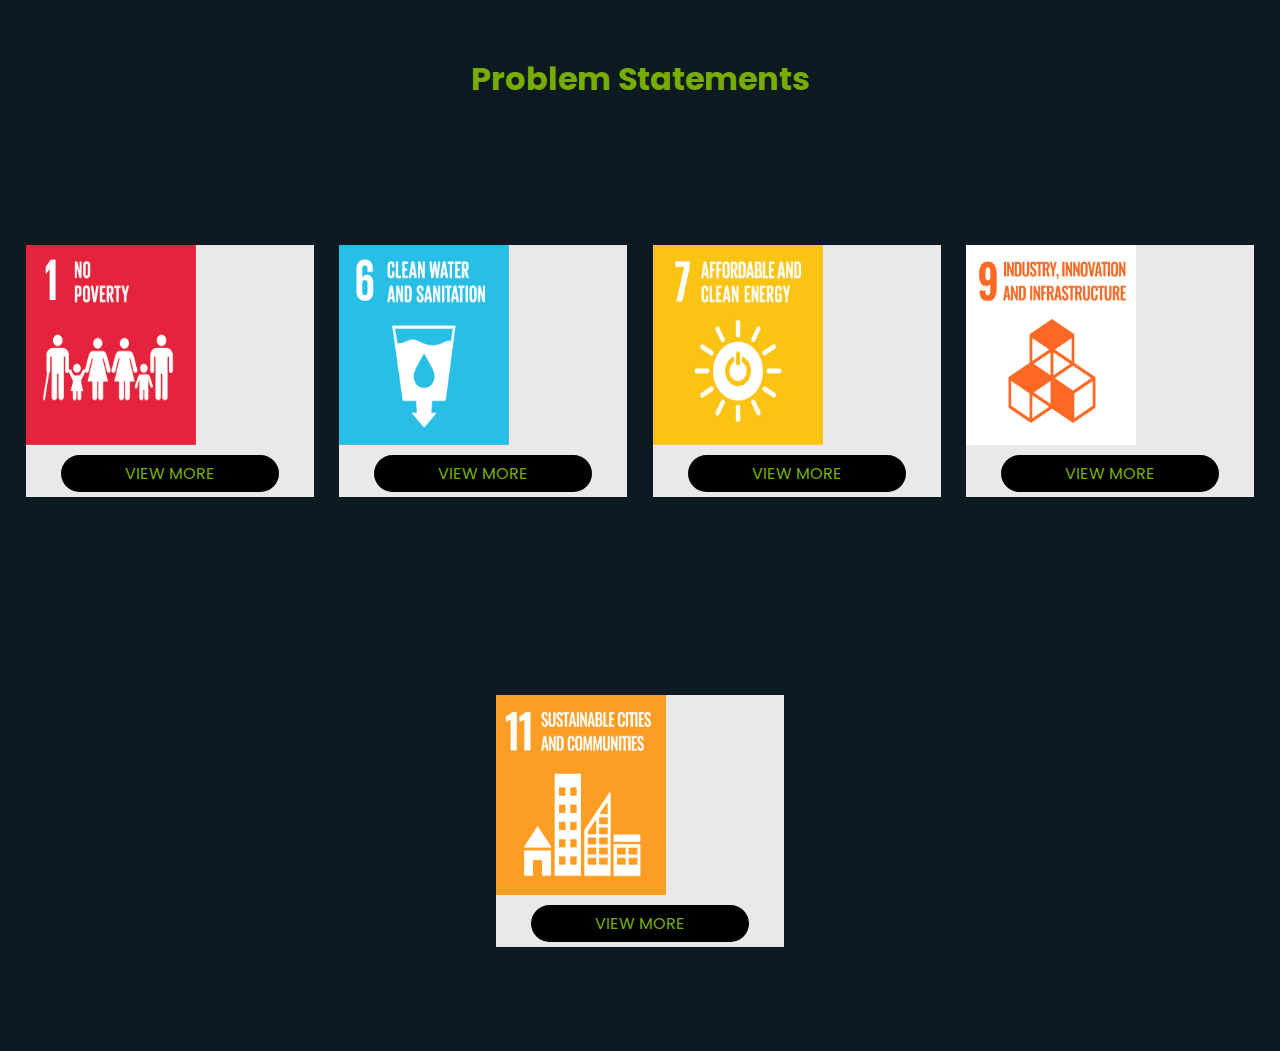
==== commit 97754dc2: "btn modification" ====
--- a/problem.html
+++ b/problem.html
@@ -1,85 +1,101 @@
 <!DOCTYPE html>
 <html lang="en">
-
 	<head>
 		<meta charset="UTF-8" />
 		<meta http-equiv="X-UA-Compatible" content="IE=edge" />
 		<meta name="viewport" content="width=device-width, initial-scale=1.0" />
 		<link rel="stylesheet" href="/Public/CSS/problem.css" />
-		<link rel="icon" href="./Public/Images/Favicon.png" sizes="16x16" type="image/png" />
+		<link
+			rel="icon"
+			href="./Public/Images/Favicon.png"
+			sizes="16x16"
+			type="image/png"
+		/>
 		<!-- CSS only -->
-		<link href="https://cdn.jsdelivr.net/npm/bootstrap@5.2.2/dist/css/bootstrap.min.css" rel="stylesheet"
+		<link
+			href="https://cdn.jsdelivr.net/npm/bootstrap@5.2.2/dist/css/bootstrap.min.css"
+			rel="stylesheet"
 			integrity="sha384-Zenh87qX5JnK2Jl0vWa8Ck2rdkQ2Bzep5IDxbcnCeuOxjzrPF/et3URy9Bv1WTRi"
-			crossorigin="anonymous" />
+			crossorigin="anonymous"
+		/>
 		<!-- JavaScript Bundle with Popper -->
-		<script src="https://cdn.jsdelivr.net/npm/bootstrap@5.2.2/dist/js/bootstrap.bundle.min.js"
+		<script
+			src="https://cdn.jsdelivr.net/npm/bootstrap@5.2.2/dist/js/bootstrap.bundle.min.js"
 			integrity="sha384-OERcA2EqjJCMA+/3y+gxIOqMEjwtxJY7qPCqsdltbNJuaOe923+mo//f6V8Qbsw3"
-			crossorigin="anonymous"></script>
+			crossorigin="anonymous"
+		></script>
 		<title>Magnathon</title>
 	</head>
 
 	<body>
 		<section class="heading">
-			<h1 class="h1">Problem Stacks</h1>
+			<h1 class="h1">Problem Statements</h1>
 		</section>
 		<section class="cards">
 			<div class="container">
 				<div class="card" style="width: 18rem">
-					<img class="card-img-top" src="./Public/Images/poverty.jfif" alt="Card image cap" />
-					<div class="card-body">
-						
+					<img
+						class="card-img-top"
+						src="./Public/Images/poverty.jfif"
+						alt="Card image cap"
+					/>
+					<div class="card-body">
 						<div class="button">
 							<a href="#popup1" class="btn btn-white">view more</a>
 						</div>
-						
-					</div>
-				</div>
-				<div class="card" style="width: 18rem">
-					<img class="card-img-top" src="./Public/Images/water.jfif" alt="Card image cap" />
-					<div class="card-body">
-						
+					</div>
+				</div>
+				<div class="card" style="width: 18rem">
+					<img
+						class="card-img-top"
+						src="./Public/Images/water.jfif"
+						alt="Card image cap"
+					/>
+					<div class="card-body">
 						<div class="button">
 							<a href="#popup3" class="btn btn-white">view more</a>
 						</div>
-						
-					</div>
-				</div>
-
-				<div class="card" style="width: 18rem">
-					<img class="card-img-top" src="./Public/Images/affordable.jfif" alt="Card image cap" />
-					<div class="card-body">
-						
+					</div>
+				</div>
+
+				<div class="card" style="width: 18rem">
+					<img
+						class="card-img-top"
+						src="./Public/Images/affordable.jfif"
+						alt="Card image cap"
+					/>
+					<div class="card-body">
 						<div class="button">
 							<a href="#popup" class="btn btn-white">view more</a>
 						</div>
-						
-					</div>
-				</div>
-
-
-				<div class="card" style="width: 18rem">
-					<img class="card-img-top" src="./Public/Images/industry.png" alt="Card image cap" />
-					<div class="card-body">
-						
+					</div>
+				</div>
+
+				<div class="card" style="width: 18rem">
+					<img
+						class="card-img-top"
+						src="./Public/Images/industry.png"
+						alt="Card image cap"
+					/>
+					<div class="card-body">
 						<div class="button">
 							<a href="#popup2" class="btn btn-white">view more</a>
 						</div>
-						
-					</div>
-				</div>
-
-				<div class="card" style="width: 18rem">
-					<img class="card-img-top" src="./Public/Images/sustainable.png" alt="Card image cap" />
-					<div class="card-body">
-						
+					</div>
+				</div>
+
+				<div class="card" style="width: 18rem">
+					<img
+						class="card-img-top"
+						src="./Public/Images/sustainable.png"
+						alt="Card image cap"
+					/>
+					<div class="card-body">
 						<div class="button">
 							<a href="#popup4" class="btn btn-white">view more</a>
 						</div>
-						
-					</div>
-				</div>
-
-
+					</div>
+				</div>
 			</div>
 		</section>
 		<div class="popup" id="popup">
@@ -87,19 +103,23 @@
 				<div><a href="#" class="popup__close">&times;</a></div>
 				<div>
 					<p class="popup__text">
-						To ensure access to affordable, reliable, sustainable and modern energy for all. Our everyday
-						lives depend
-						on reliable and affordable energy to work smoothly and to develop equitably. A well-established
-						energy system supports all sectors like businesses, medicine, education to agriculture,
-						infrastructure, communications and high-technology. Conversely, the lack of access to energy
-						supplies and transformation systems is a constraint to human and economic development.<br><br>
-
-						Target<br>
-						• Ensure access to affordable, reliable, and modern energy services.<br>
-						• Increase substantially that is the share of renewable energy in the total energy mix.<br>
-						• Improve energy efficiency.<br>
-						• Expand infrastructure and upgrade technology for supplying modern and sustainable energy
-						services.
+						To ensure access to affordable, reliable, sustainable and modern
+						energy for all. Our everyday lives depend on reliable and affordable
+						energy to work smoothly and to develop equitably. A well-established
+						energy system supports all sectors like businesses, medicine,
+						education to agriculture, infrastructure, communications and
+						high-technology. Conversely, the lack of access to energy supplies
+						and transformation systems is a constraint to human and economic
+						development.<br /><br />
+
+						Target<br />
+						• Ensure access to affordable, reliable, and modern energy
+						services.<br />
+						• Increase substantially that is the share of renewable energy in
+						the total energy mix.<br />
+						• Improve energy efficiency.<br />
+						• Expand infrastructure and upgrade technology for supplying modern
+						and sustainable energy services.
 					</p>
 				</div>
 			</div>
@@ -109,13 +129,14 @@
 				<div><a href="#" class="popup__close">&times;</a></div>
 				<div>
 					<p class="popup__text">
-						Hunger and poverty was a series issue faced by the people around the world. Almost 53% of the
-						world's population is in this category. The basic need of a living being is to get nutritious
-						food and water. Human are the smartest living being among the world, but still they can't find
-						their own food...<br><br>
-						• A solution to eradicate unemployment<br>
-						• A technology to reduce the scarcity of food<br>
-						• A system to distribute nutritional food .<br>
+						Hunger and poverty was a series issue faced by the people around the
+						world. Almost 53% of the world's population is in this category. The
+						basic need of a living being is to get nutritious food and water.
+						Human are the smartest living being among the world, but still they
+						can't find their own food...<br /><br />
+						• A solution to eradicate unemployment<br />
+						• A technology to reduce the scarcity of food<br />
+						• A system to distribute nutritional food .<br />
 					</p>
 				</div>
 			</div>
@@ -125,11 +146,11 @@
 				<div><a href="#" class="popup__close">&times;</a></div>
 				<div>
 					<p class="popup__text">
-						Hunger and poverty was a series issue faced
-						by the people around the world. Almost 53% of the world's population
-						is in this category. The basic need of a living being is to get
-						nutritious food and water. Human are the smartest living being among
-						the world, but still they can't find their own food.. Targets<br />
+						Hunger and poverty was a series issue faced by the people around the
+						world. Almost 53% of the world's population is in this category. The
+						basic need of a living being is to get nutritious food and water.
+						Human are the smartest living being among the world, but still they
+						can't find their own food.. Targets<br />
 						1) A solution to eradicate unemployment<br />2)A technology to
 						reduce the scarcity of food <br />3) A system to distribute
 						nutritional food .
@@ -142,15 +163,17 @@
 				<div><a href="#" class="popup__close">&times;</a></div>
 				<div>
 					<p class="popup__text">
-						Industrialization drives economic growth, creates job opportunities and thereby reduces income
-						poverty. Innovation advances the technological capabilities of industrial sectors and prompts
-						the development of new skills. An important component of physical infrastructure is air shipping
-						and air travel.<br><br>
-
-						Target<br>
-						• Develop sustainable, resilient and inclusive infrastructure.<br>
-						• Universal access to information and communication technology.<br>
-						• Ideas to upgrade industries and infrastructures for sustainability.<br>
+						Industrialization drives economic growth, creates job opportunities
+						and thereby reduces income poverty. Innovation advances the
+						technological capabilities of industrial sectors and prompts the
+						development of new skills. An important component of physical
+						infrastructure is air shipping and air travel.<br /><br />
+
+						Target<br />
+						• Develop sustainable, resilient and inclusive infrastructure.<br />
+						• Universal access to information and communication technology.<br />
+						• Ideas to upgrade industries and infrastructures for
+						sustainability.<br />
 					</p>
 				</div>
 			</div>
@@ -160,18 +183,20 @@
 				<div><a href="#" class="popup__close">&times;</a></div>
 				<div>
 					<p class="popup__text">
-						Clean water and sanitation are fundamental human rights. Without them, several people die each
-						year, and the economies of entire nations are at risk. The global economy suffers billions of
-						losses yearly due to a lack of basic water and sanitation. No one flourishes without access to
-						these essential needs, yet billions of people worldwide live without them.<br><br>
-
-						Targets<br><br>
-						•Safe and affordable drinking water for all.<br>
-						•Improve water quality, wastewater treatment, and safe reuse.<br>
-						•Increase water-use efficiency and ensure freshwater supplies.<br>
-						•Implement integrated water resources management.<br>
-						•Protect and restore water-related ecosystems<br>
-						•Expand water and sanitation support in remote areas.<br>
+						Clean water and sanitation are fundamental human rights. Without
+						them, several people die each year, and the economies of entire
+						nations are at risk. The global economy suffers billions of losses
+						yearly due to a lack of basic water and sanitation. No one
+						flourishes without access to these essential needs, yet billions of
+						people worldwide live without them.<br /><br />
+
+						Targets<br /><br />
+						•Safe and affordable drinking water for all.<br />
+						•Improve water quality, wastewater treatment, and safe reuse.<br />
+						•Increase water-use efficiency and ensure freshwater supplies.<br />
+						•Implement integrated water resources management.<br />
+						•Protect and restore water-related ecosystems<br />
+						•Expand water and sanitation support in remote areas.<br />
 					</p>
 				</div>
 			</div>
@@ -181,22 +206,21 @@
 				<div><a href="#" class="popup__close">&times;</a></div>
 				<div>
 					<p class="popup__text">
-
-						The world’s population is constantly increasing. To accommodate everyone, we need to build
-						modern & sustainable cities. For all of us to survive and prosper, we need new, intelligent
-						urban planning that creates safe, affordable, and resilient cities with green and culturally
-						inspiring living conditions.<br><br>
-
-						Target<br><br>
-						•Safe, affordable and sustainable transport and housing system<br>
-						• Reduce the adverse effects of natural disasters and provide access to safe and inclusive green
-						and public spaces<br>
-						• Protect the world's cultural and natural heritage<br>
+						The world’s population is constantly increasing. To accommodate
+						everyone, we need to build modern & sustainable cities. For all of
+						us to survive and prosper, we need new, intelligent urban planning
+						that creates safe, affordable, and resilient cities with green and
+						culturally inspiring living conditions.<br /><br />
+
+						Target<br /><br />
+						•Safe, affordable and sustainable transport and housing system<br />
+						• Reduce the adverse effects of natural disasters and provide access
+						to safe and inclusive green and public spaces<br />
+						• Protect the world's cultural and natural heritage<br />
 						• Strong National and Regional Development Planning
 					</p>
 				</div>
 			</div>
 		</div>
 	</body>
-
 </html>
--- a/Public/CSS/problem.css
+++ b/Public/CSS/problem.css
@@ -43,6 +43,7 @@
 	margin-bottom: 5px;
 	margin-top: 3px;
 }
+
 .btn,
 .btn:link,
 .btn:visited {
@@ -53,18 +54,22 @@
 	border-radius: 10rem;
 	transition: all 0.2s;
 	position: relative;
-	border: none;
+	
 	cursor: pointer;
+	background-color: black;
+	color: white;
 }
 .btn-white {
 	background-color: black;
 	color: #777;
 	font-weight: 400;
 }
-
-
-
-
+.btn,
+.btn:link,
+.btn:visited,.btn-white:hover{
+	background-color: black !important;
+	color: #77ac02 !important;
+}
 
 .popup {
 	height: 100%;
@@ -235,7 +240,6 @@
 	margin-top: 55px !important;
 }
 
-
-.card-body{
+.card-body {
 	padding: 0px !important;
 }
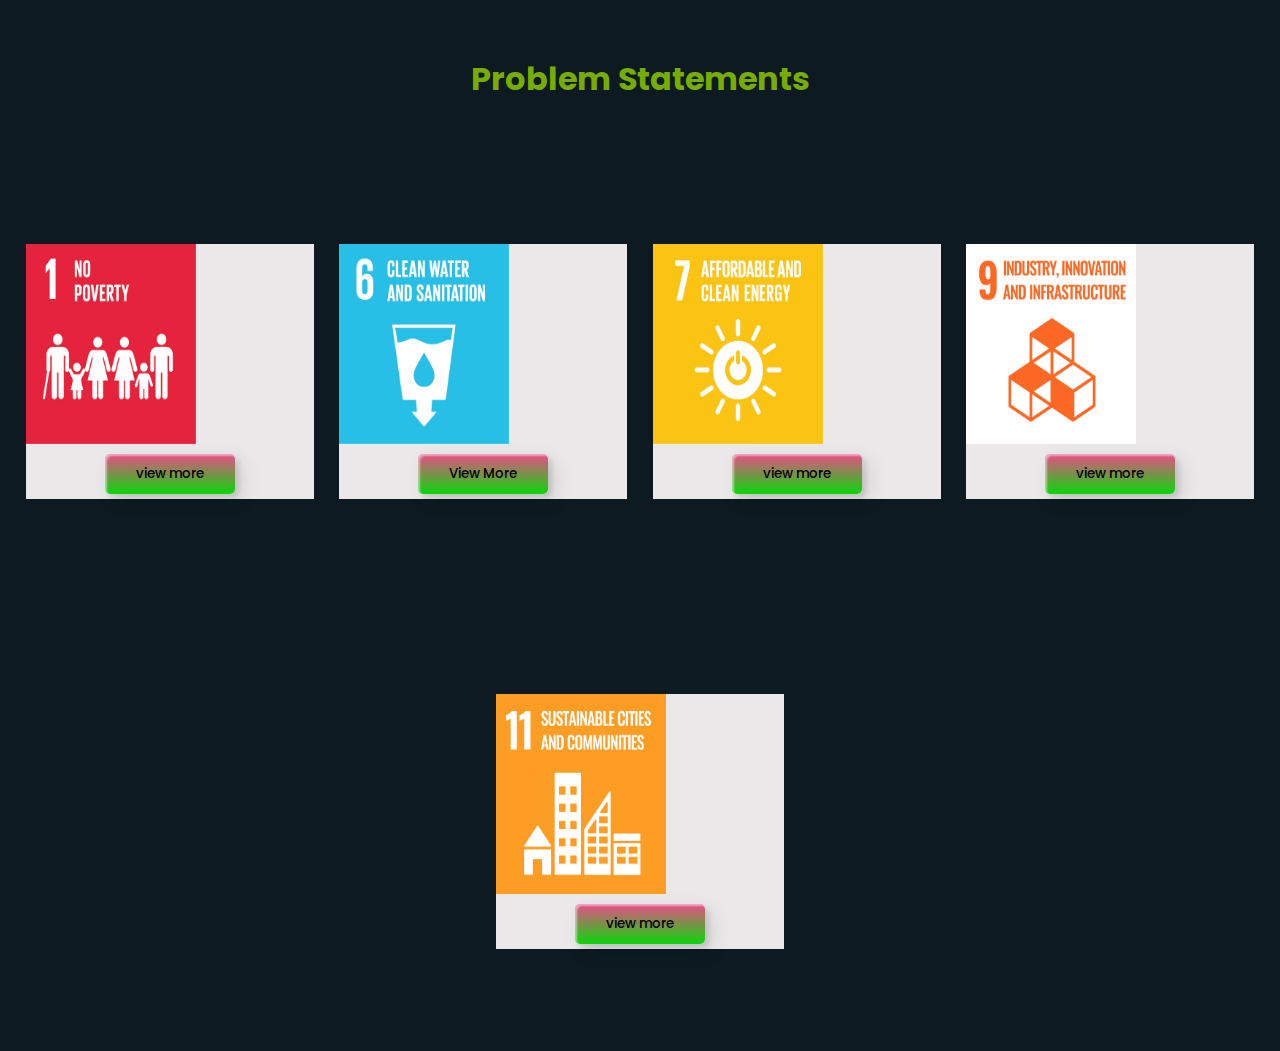
==== commit dbbe728c: "btn changes" ====
--- a/problem.html
+++ b/problem.html
@@ -41,7 +41,7 @@
 					/>
 					<div class="card-body">
 						<div class="button">
-							<a href="#popup1" class="btn btn-white">view more</a>
+							<button class="custom-btn btn-11 "><a href="#popup1">view more </a><div class="dot"></div></button>
 						</div>
 					</div>
 				</div>
@@ -53,7 +53,7 @@
 					/>
 					<div class="card-body">
 						<div class="button">
-							<a href="#popup3" class="btn btn-white">view more</a>
+							 <button class="custom-btn btn-11 "><a href="#popup3">View More</a><div class="dot"></div></button>
 						</div>
 					</div>
 				</div>
@@ -66,7 +66,7 @@
 					/>
 					<div class="card-body">
 						<div class="button">
-							<a href="#popup" class="btn btn-white">view more</a>
+							 <button class="custom-btn btn-11 "><a href="#popup" >view more</a><div class="dot"></div></button>
 						</div>
 					</div>
 				</div>
@@ -79,7 +79,7 @@
 					/>
 					<div class="card-body">
 						<div class="button">
-							<a href="#popup2" class="btn btn-white">view more</a>
+							 <button class="custom-btn btn-11 "><a href="#popup2" >view more</a><div class="dot"></div></button>
 						</div>
 					</div>
 				</div>
@@ -92,7 +92,7 @@
 					/>
 					<div class="card-body">
 						<div class="button">
-							<a href="#popup4" class="btn btn-white">view more</a>
+							 <button class="custom-btn btn-11 "><a href="#popup4">view more</a><div class="dot"></div></button>
 						</div>
 					</div>
 				</div>
--- a/Public/CSS/problem.css
+++ b/Public/CSS/problem.css
@@ -42,33 +42,6 @@
 	justify-content: center;
 	margin-bottom: 5px;
 	margin-top: 3px;
-}
-
-.btn,
-.btn:link,
-.btn:visited {
-	text-transform: uppercase;
-	display: inline-block;
-	text-decoration: none;
-	padding: 0.4rem 4rem;
-	border-radius: 10rem;
-	transition: all 0.2s;
-	position: relative;
-	
-	cursor: pointer;
-	background-color: black;
-	color: white;
-}
-.btn-white {
-	background-color: black;
-	color: #777;
-	font-weight: 400;
-}
-.btn,
-.btn:link,
-.btn:visited,.btn-white:hover{
-	background-color: black !important;
-	color: #77ac02 !important;
 }
 
 .popup {
@@ -130,14 +103,6 @@
 }
 
 @media (min-width: 320px) and (max-width: 376px) {
-	.btn,
-	.btn:link,
-	.btn:visited {
-		padding: 0.5rem 0.2rem;
-	}
-	.btn-white {
-		font-size: 10px;
-	}
 	.popup__text {
 		font-size: 0.65rem;
 		margin-bottom: 1rem;
@@ -153,14 +118,6 @@
 	}
 }
 @media (min-width: 376px) and (max-width: 500px) {
-	.btn,
-	.btn:link,
-	.btn:visited {
-		padding: 0.5rem 0.2rem;
-	}
-	.btn-white {
-		font-size: 10px;
-	}
 	.popup__close:link,
 	.popup__close:visited {
 		top: 1rem;
@@ -243,3 +200,66 @@
 .card-body {
 	padding: 0px !important;
 }
+.btn-11 {
+  border: none;
+  background: rgb(49, 244, 31) !important;
+    background: linear-gradient(0deg, rgb(11, 214, 11) 0%, rgba(234,76,137,1) 100%) !important;
+    color: #fff;
+    overflow: hidden;
+}
+.btn-11:hover {
+    text-decoration: none;
+    color: #fff;
+}
+.btn-11:before {
+    position: absolute;
+    content: '';
+    display: inline-block;
+    top: -180px;
+    left: 0;
+    width: 30px;
+    height: 100%;
+    background-color: #fff;
+    animation: shiny-btn1 3s ease-in-out infinite;
+}
+.btn-11:hover{
+  opacity: .8;
+}
+.btn-11:active{
+  box-shadow:  4px 4px 6px 0 rgba(133, 255, 76, 0.3),
+              -4px -4px 6px 0 rgba(53, 188, 46, 0.2), 
+    inset -4px -4px 6px 0 rgba(255,255,255,.2),
+    inset 4px 4px 6px 0 rgba(84, 45, 45, 0.2);
+}
+
+button {
+  margin: 0px;
+}.custom-btn {
+  width: 130px;
+  height: 40px;
+  color: #fff;
+  border-radius: 5px;
+  padding: 10px 25px;
+  font-family: 'Lato', sans-serif;
+  font-weight: 500;
+  background: transparent;
+  cursor: pointer;
+  transition: all 0.3s ease;
+  position: relative;
+  display: inline-block;
+   box-shadow:inset 2px 2px 2px 0px rgba(255,255,255,.5),
+   7px 7px 20px 0px rgba(0,0,0,.1),
+   4px 4px 5px 0px rgba(0,0,0,.1) ;
+  outline: none;
+}
+
+@keyframes shiny-btn1 {
+    0% { -webkit-transform: scale(0) rotate(45deg); opacity: 0; }
+    80% { -webkit-transform: scale(0) rotate(45deg); opacity: 0.5; }
+    81% { -webkit-transform: scale(4) rotate(45deg); opacity: 1; }
+    100% { -webkit-transform: scale(50) rotate(45deg); opacity: 0; }
+}
+.custom-btn a{
+	text-decoration: none;
+	color: black;
+}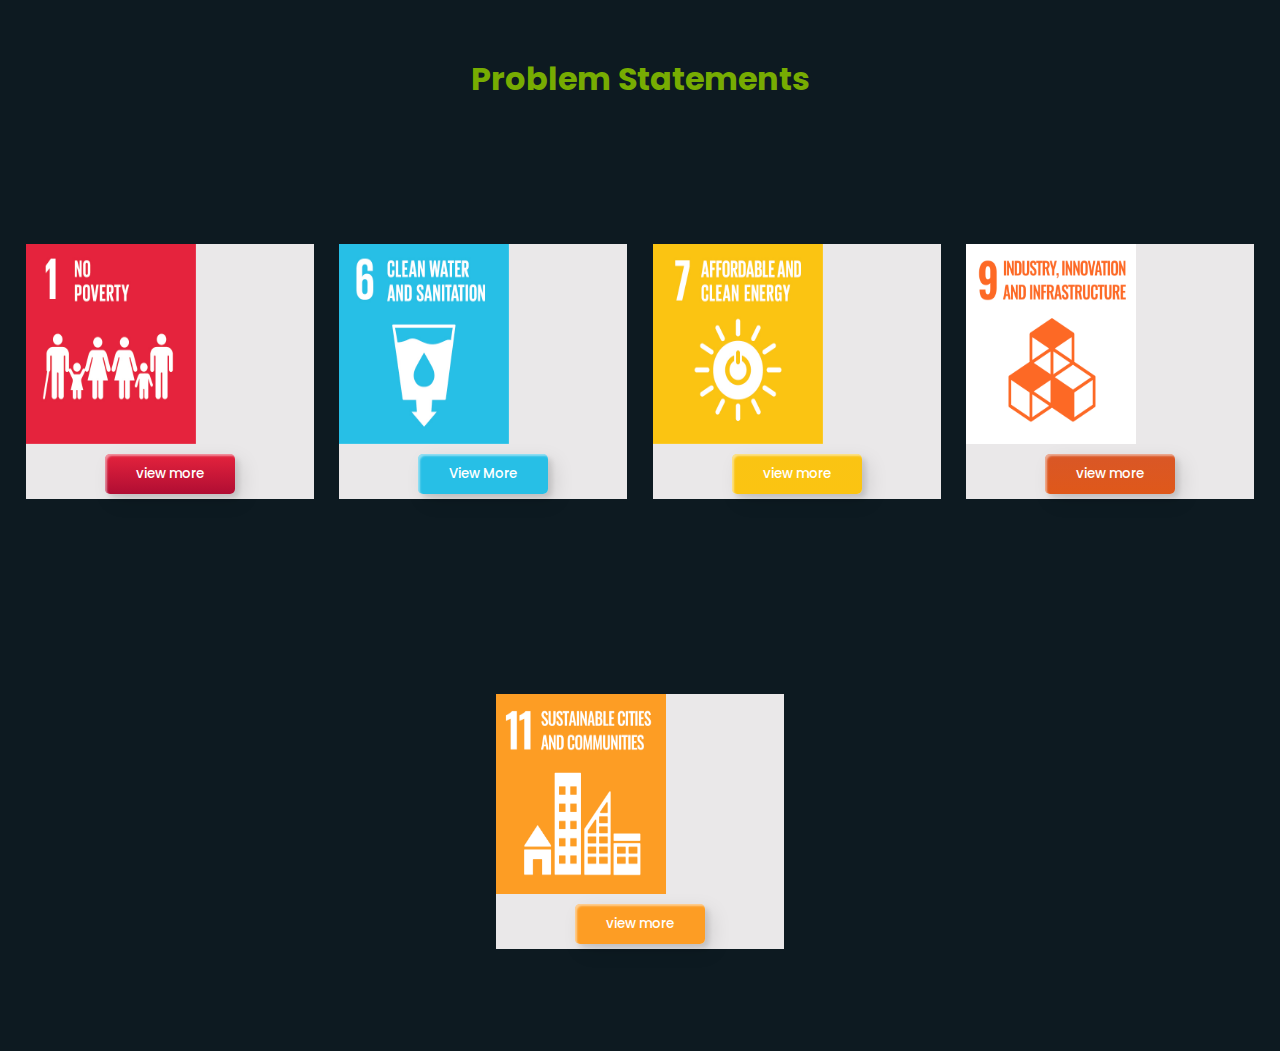
==== commit 6de235ba: "changed btn color" ====
--- a/problem.html
+++ b/problem.html
@@ -41,7 +41,7 @@
 					/>
 					<div class="card-body">
 						<div class="button">
-							<button class="custom-btn btn-11 "><a href="#popup1">view more </a><div class="dot"></div></button>
+							<button class="custom-btn btn-11 btn1 "><a href="#popup1">view more </a><div class="dot"></div></button>
 						</div>
 					</div>
 				</div>
@@ -53,7 +53,7 @@
 					/>
 					<div class="card-body">
 						<div class="button">
-							 <button class="custom-btn btn-11 "><a href="#popup3">View More</a><div class="dot"></div></button>
+							 <button class="custom-btn btn-11 btn2"><a href="#popup3">View More</a><div class="dot"></div></button>
 						</div>
 					</div>
 				</div>
@@ -66,7 +66,7 @@
 					/>
 					<div class="card-body">
 						<div class="button">
-							 <button class="custom-btn btn-11 "><a href="#popup" >view more</a><div class="dot"></div></button>
+							 <button class="custom-btn btn-11 btn3"><a href="#popup" >view more</a><div class="dot"></div></button>
 						</div>
 					</div>
 				</div>
@@ -79,7 +79,7 @@
 					/>
 					<div class="card-body">
 						<div class="button">
-							 <button class="custom-btn btn-11 "><a href="#popup2" >view more</a><div class="dot"></div></button>
+							 <button class="custom-btn btn-11 btn4 "><a href="#popup2" >view more</a><div class="dot"></div></button>
 						</div>
 					</div>
 				</div>
@@ -92,7 +92,7 @@
 					/>
 					<div class="card-body">
 						<div class="button">
-							 <button class="custom-btn btn-11 "><a href="#popup4">view more</a><div class="dot"></div></button>
+							 <button class="custom-btn btn-11 btn5"><a href="#popup4">view more</a><div class="dot"></div></button>
 						</div>
 					</div>
 				</div>
--- a/Public/CSS/problem.css
+++ b/Public/CSS/problem.css
@@ -203,7 +203,7 @@
 .btn-11 {
   border: none;
   background: rgb(49, 244, 31) !important;
-    background: linear-gradient(0deg, rgb(11, 214, 11) 0%, rgba(234,76,137,1) 100%) !important;
+    background: linear-gradient(0deg, rgb(11, 214, 11) 0%, rgb(88, 225, 73) 100%) !important;
     color: #fff;
     overflow: hidden;
 }
@@ -231,7 +231,22 @@
     inset -4px -4px 6px 0 rgba(255,255,255,.2),
     inset 4px 4px 6px 0 rgba(84, 45, 45, 0.2);
 }
-
+.btn1{
+	background: linear-gradient(0deg, rgb(176 13 51) 0%, rgb(229 35 61) 100%) !important;
+	
+}
+.btn2{
+	    background: linear-gradient(0deg, rgb(39 191 230) 0%, rgb(39 191 230) 100%) !important;
+}
+.btn3{
+	    background: linear-gradient(0deg, rgb(251 196 18) 0%, rgb(250 196 19) 100%) !important;
+}
+.btn4{
+	    background: linear-gradient(0deg, rgb(223 88 26) 0%, rgb(217 87 39) 100%) !important;
+}
+.btn5{
+	    background: linear-gradient(0deg, rgb(253 157 36) 0%, rgb(253 157 36) 100%) !important;
+}
 button {
   margin: 0px;
 }.custom-btn {
@@ -261,5 +276,5 @@
 }
 .custom-btn a{
 	text-decoration: none;
-	color: black;
+	color: white;
 }